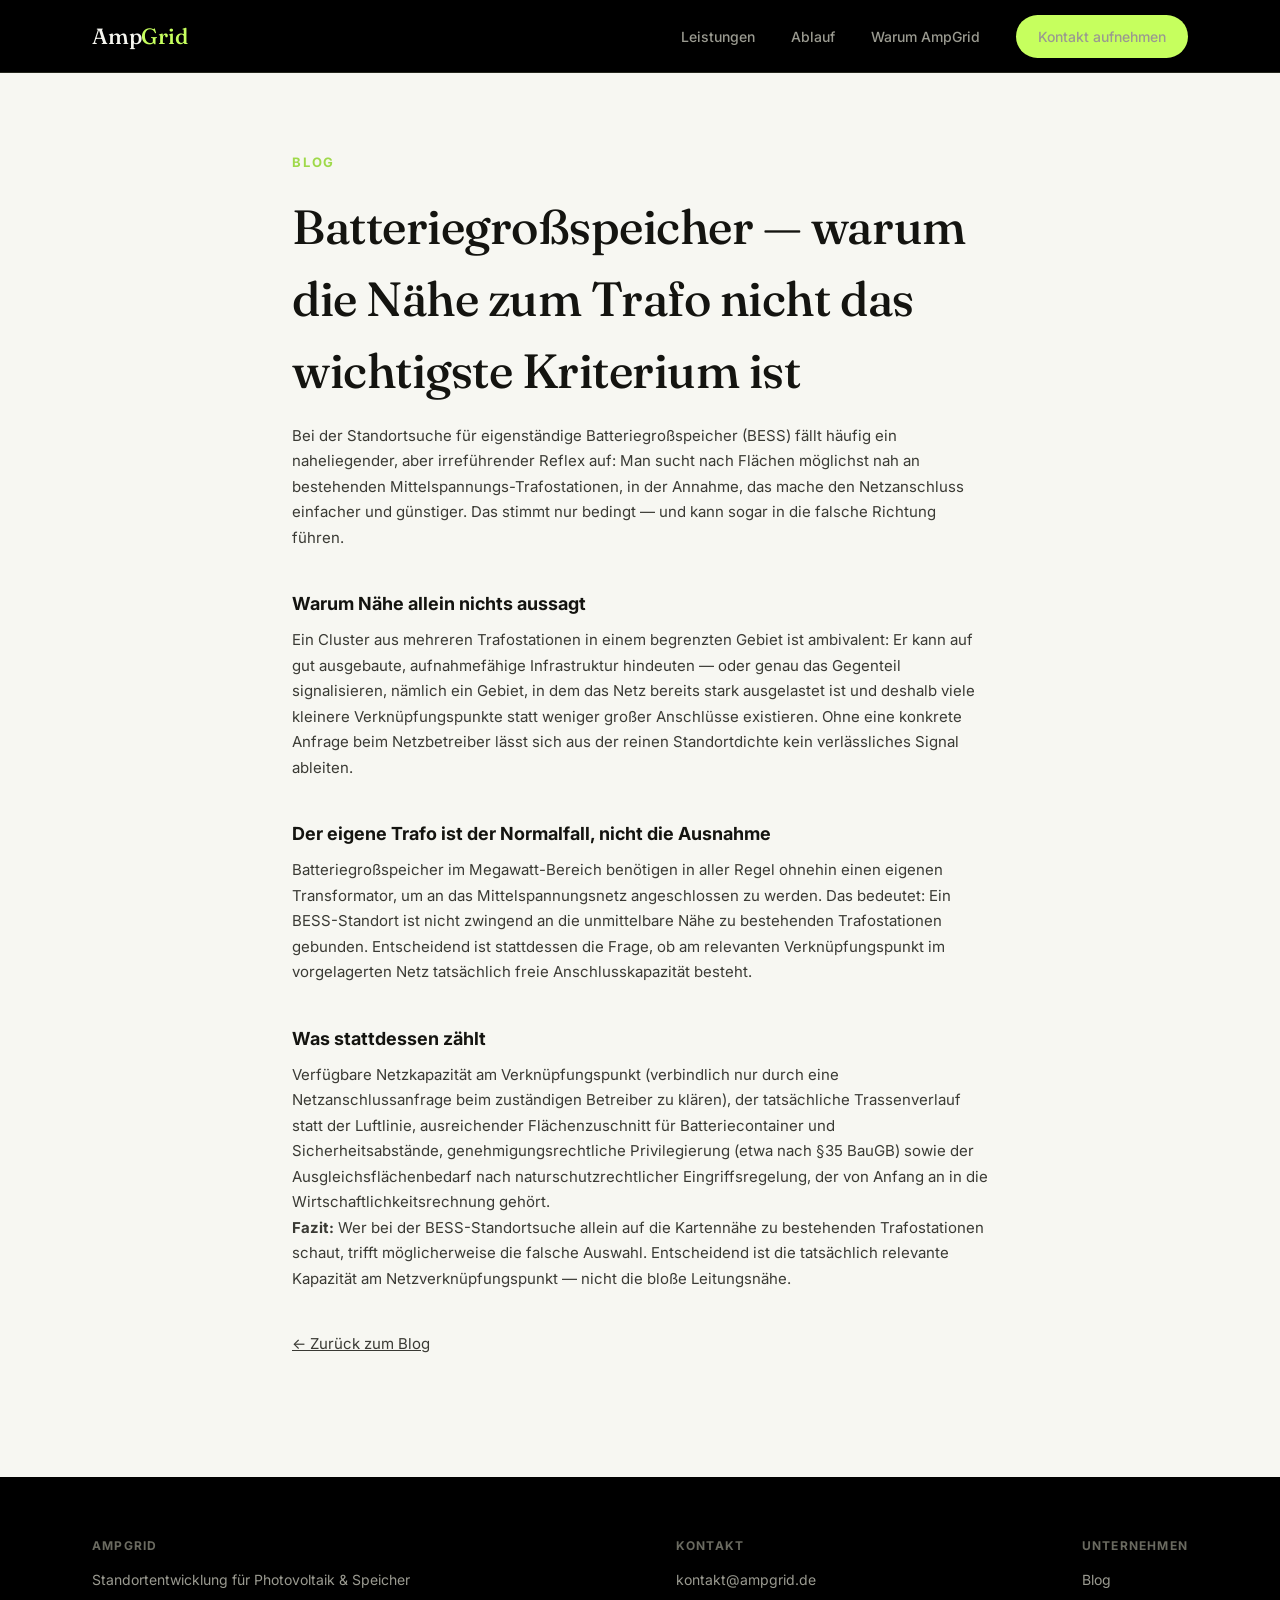
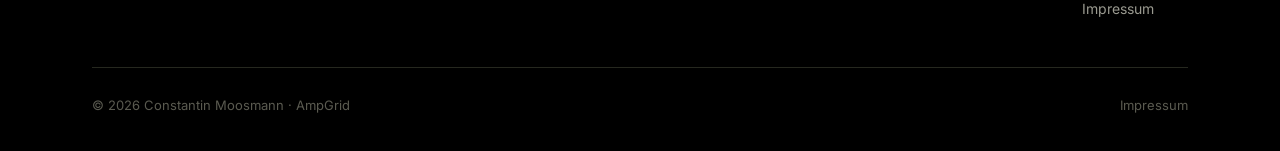
==== blog-bess-standort-trafo.html @ 3cd9b41c "Blog mit zwei Artikeln ergänzt" ====
<!DOCTYPE html>
<html lang="de">
<head>
<meta charset="UTF-8">
<meta name="viewport" content="width=device-width, initial-scale=1.0">
<title>Batteriegroßspeicher — warum Trafo-Nähe nicht das wichtigste Kriterium ist — AmpGrid</title>
<meta name="description" content="Bei der Standortsuche für Batteriegroßspeicher wird oft auf die Nähe zu bestehenden Trafostationen geachtet — zu Unrecht. Was wirklich zählt.">
<link rel="preconnect" href="https://fonts.googleapis.com">
<link rel="preconnect" href="https://fonts.gstatic.com" crossorigin>
<link href="https://fonts.googleapis.com/css2?family=Fraunces:opsz,wght@9..144,400;9..144,500;9..144,600&family=Inter:wght@400;500;600;700&display=swap" rel="stylesheet">
<link rel="stylesheet" href="styles.css">
</head>
<body>

<nav>
  <div class="wrap">
    <a href="index.html" class="logo">Amp<span>Grid</span></a>
    <div class="nav-links">
      <a href="index.html#leistungen">Leistungen</a>
      <a href="index.html#ablauf">Ablauf</a>
      <a href="index.html#warum">Warum AmpGrid</a>
      <a href="mailto:kontakt@ampgrid.de" class="btn">Kontakt aufnehmen</a>
    </div>
  </div>
</nav>

<section class="legal">
  <div class="wrap" style="max-width:760px;">
    <div class="label">Blog</div>
    <h1>Batteriegroßspeicher — warum die Nähe zum Trafo nicht das wichtigste Kriterium ist</h1>

    <p>Bei der Standortsuche für eigenständige Batteriegroßspeicher (BESS) fällt häufig ein naheliegender, aber irreführender Reflex auf: Man sucht nach Flächen möglichst nah an bestehenden Mittelspannungs-Trafostationen, in der Annahme, das mache den Netzanschluss einfacher und günstiger. Das stimmt nur bedingt — und kann sogar in die falsche Richtung führen.</p>

    <h3>Warum Nähe allein nichts aussagt</h3>
    <p>Ein Cluster aus mehreren Trafostationen in einem begrenzten Gebiet ist ambivalent: Er kann auf gut ausgebaute, aufnahmefähige Infrastruktur hindeuten — oder genau das Gegenteil signalisieren, nämlich ein Gebiet, in dem das Netz bereits stark ausgelastet ist und deshalb viele kleinere Verknüpfungspunkte statt weniger großer Anschlüsse existieren. Ohne eine konkrete Anfrage beim Netzbetreiber lässt sich aus der reinen Standortdichte kein verlässliches Signal ableiten.</p>

    <h3>Der eigene Trafo ist der Normalfall, nicht die Ausnahme</h3>
    <p>Batteriegroßspeicher im Megawatt-Bereich benötigen in aller Regel ohnehin einen eigenen Transformator, um an das Mittelspannungsnetz angeschlossen zu werden. Das bedeutet: Ein BESS-Standort ist nicht zwingend an die unmittelbare Nähe zu bestehenden Trafostationen gebunden. Entscheidend ist stattdessen die Frage, ob am relevanten Verknüpfungspunkt im vorgelagerten Netz tatsächlich freie Anschlusskapazität besteht.</p>

    <h3>Was stattdessen zählt</h3>
    <p>Verfügbare Netzkapazität am Verknüpfungspunkt (verbindlich nur durch eine Netzanschlussanfrage beim zuständigen Betreiber zu klären), der tatsächliche Trassenverlauf statt der Luftlinie, ausreichender Flächenzuschnitt für Batteriecontainer und Sicherheitsabstände, genehmigungsrechtliche Privilegierung (etwa nach §35 BauGB) sowie der Ausgleichsflächenbedarf nach naturschutzrechtlicher Eingriffsregelung, der von Anfang an in die Wirtschaftlichkeitsrechnung gehört.</p>

    <p><strong>Fazit:</strong> Wer bei der BESS-Standortsuche allein auf die Kartennähe zu bestehenden Trafostationen schaut, trifft möglicherweise die falsche Auswahl. Entscheidend ist die tatsächlich relevante Kapazität am Netzverknüpfungspunkt — nicht die bloße Leitungsnähe.</p>

    <p style="margin-top:40px;"><a href="blog.html">← Zurück zum Blog</a></p>
  </div>
</section>

<footer>
  <div class="wrap">
    <div class="footer-top">
      <div class="footer-col">
        <h5>AmpGrid</h5>
        <p>Standortentwicklung für Photovoltaik & Speicher</p>
      </div>
      <div class="footer-col">
        <h5>Kontakt</h5>
        <a href="mailto:kontakt@ampgrid.de">kontakt@ampgrid.de</a>
      </div>
      <div class="footer-col">
        <h5>Unternehmen</h5>
        <a href="blog.html">Blog</a>
        <a href="impressum.html">Impressum</a>
      </div>
    </div>
    <div class="footer-bottom">
      <span>© 2026 Constantin Moosmann · AmpGrid</span>
      <a href="impressum.html">Impressum</a>
    </div>
  </div>
</footer>

</body>
</html>
---- styles.css ----
:root{
  --bg-dark:#0b0d0a;
  --bg-darker:#000000;
  --bg-light:#f7f7f2;
  --accent:#c6ff5e;
  --accent-dim:#9fd94a;
  --text-light:#f5f5ef;
  --text-dim:#9a9a90;
  --text-dark:#141410;
  --border-dark:#26281f;
  --serif:'Fraunces', serif;
  --sans:'Inter', -apple-system, BlinkMacSystemFont, sans-serif;
}
*{margin:0;padding:0;box-sizing:border-box;}
html{scroll-behavior:smooth;}
body{
  font-family:var(--sans);
  background:var(--bg-light);
  color:var(--text-dark);
  line-height:1.5;
  -webkit-font-smoothing:antialiased;
}
a{color:inherit;text-decoration:none;}
.wrap{max-width:1160px;margin:0 auto;padding:0 32px;}

/* NAV */
nav{
  position:sticky;top:0;z-index:50;
  background:var(--bg-darker);
  border-bottom:1px solid var(--border-dark);
}
nav .wrap{
  display:flex;align-items:center;justify-content:space-between;
  height:72px;
}
.logo{
  font-family:var(--serif);
  font-weight:500;
  font-size:22px;
  color:var(--text-light);
  letter-spacing:-0.01em;
}
.logo span{color:var(--accent);}
.nav-links{display:flex;gap:36px;align-items:center;}
.nav-links a{
  font-size:14px;color:var(--text-dim);font-weight:500;
  transition:color .15s ease;
}
.nav-links a:hover{color:var(--text-light);}
.btn{
  display:inline-block;
  background:var(--accent);
  color:#0b0d0a;
  font-weight:600;
  font-size:14px;
  padding:11px 22px;
  border-radius:999px;
  transition:transform .15s ease, background .15s ease;
}
.btn:hover{background:var(--text-light);}

/* HERO */
.hero{
  background:var(--bg-darker);
  color:var(--text-light);
  padding:120px 0 140px;
  position:relative;
  overflow:hidden;
}
.hero::after{
  content:"";
  position:absolute;
  right:-120px;top:-120px;
  width:520px;height:520px;
  background:radial-gradient(circle, rgba(198,255,94,0.16) 0%, rgba(198,255,94,0) 70%);
  pointer-events:none;
}
.eyebrow{
  font-size:13px;
  text-transform:uppercase;
  letter-spacing:0.14em;
  color:var(--accent);
  font-weight:600;
  margin-bottom:22px;
}
.hero h1{
  font-family:var(--serif);
  font-weight:500;
  font-size:clamp(40px, 6vw, 76px);
  line-height:1.04;
  letter-spacing:-0.01em;
  max-width:820px;
  color:var(--text-light);
}
.hero h1 em{
  font-style:italic;
  color:var(--accent);
}
.hero p{
  margin-top:28px;
  font-size:18px;
  max-width:560px;
  color:var(--text-dim);
}
.hero .cta-row{margin-top:40px;display:flex;gap:16px;align-items:center;}
.link-inline{font-size:14px;font-weight:600;color:var(--text-light);border-bottom:1px solid var(--border-dark);padding-bottom:2px;}

/* SECTION LABEL */
.section{padding:110px 0;}
.section.dark{background:var(--bg-dark);color:var(--text-light);}
.label{
  font-size:13px;text-transform:uppercase;letter-spacing:.14em;
  color:var(--accent-dim);font-weight:700;margin-bottom:18px;
}
.section.dark .label{color:var(--accent);}
h2{
  font-family:var(--serif);
  font-weight:500;
  font-size:clamp(28px,3.4vw,42px);
  letter-spacing:-0.01em;
  max-width:640px;
  margin-bottom:20px;
}
.section p.lead{
  font-size:17px;color:#5a5a52;max-width:560px;
}
.section.dark p.lead{color:var(--text-dim);}

/* CARDS */
.grid3{
  display:grid;
  grid-template-columns:repeat(3,1fr);
  gap:24px;
  margin-top:60px;
}
.card{
  background:var(--bg-darker);
  color:var(--text-light);
  border-radius:20px;
  padding:36px 32px;
  border:1px solid var(--border-dark);
}
.card .num{
  font-family:var(--serif);
  font-size:15px;
  color:var(--accent);
  margin-bottom:22px;
}
.card h3{
  font-family:var(--serif);
  font-weight:500;
  font-size:22px;
  margin-bottom:12px;
}
.card p{font-size:14.5px;color:var(--text-dim);}

/* STEPS */
.steps{margin-top:60px;border-top:1px solid var(--border-dark);}
.step{
  display:grid;grid-template-columns:80px 1fr;
  gap:24px;padding:36px 0;
  border-bottom:1px solid var(--border-dark);
}
.step .step-n{
  font-family:var(--serif);font-size:20px;color:var(--accent);
}
.step h3{font-size:19px;font-weight:600;margin-bottom:8px;}
.step p{font-size:14.5px;color:var(--text-dim);max-width:520px;}

/* WHY LIST */
.why-grid{
  display:grid;grid-template-columns:1fr 1fr;gap:36px 60px;
  margin-top:60px;
}
.why-item h4{font-size:16px;font-weight:700;margin-bottom:8px;}
.why-item p{font-size:14.5px;color:#5a5a52;}

/* CONTACT CTA */
.cta-section{
  background:var(--accent);
  color:#0b0d0a;
  padding:100px 0;
  text-align:center;
}
.cta-section h2{
  margin:0 auto 24px;
  max-width:640px;
  font-size:clamp(30px,4vw,48px);
}
.cta-section .btn-dark{
  display:inline-block;
  background:#0b0d0a;color:var(--text-light);
  font-weight:600;font-size:15px;
  padding:14px 30px;border-radius:999px;
}
.cta-section .mail{
  display:block;margin-top:22px;font-size:14px;font-weight:600;
}

/* FOOTER */
footer{
  background:var(--bg-darker);color:var(--text-dim);
  padding:60px 0 36px;
}
.footer-top{
  display:flex;justify-content:space-between;
  flex-wrap:wrap;gap:40px;
  padding-bottom:40px;border-bottom:1px solid var(--border-dark);
}
.footer-col h5{
  font-size:12px;text-transform:uppercase;letter-spacing:.1em;
  color:#6a6a60;margin-bottom:14px;
}
.footer-col a, .footer-col p{display:block;font-size:14px;color:var(--text-dim);margin-bottom:8px;}
.footer-col a:hover{color:var(--text-light);}
.footer-bottom{
  display:flex;justify-content:space-between;align-items:center;
  padding-top:28px;font-size:13px;color:#5a5a50;flex-wrap:wrap;gap:12px;
}
.footer-wordmark{
  font-family:var(--serif);font-size:15vw;line-height:0.8;
  color:var(--text-light);opacity:0.06;
  white-space:nowrap;margin:40px 0 -10px;letter-spacing:-0.02em;
}

/* IMPRESSUM PAGE */
.legal{padding:80px 0 120px;}
.legal h1{
  font-family:var(--serif);font-weight:500;
  font-size:clamp(32px,4vw,48px);margin-bottom:16px;letter-spacing:-0.01em;
}
.legal .label{margin-top:0;}
.legal h3{font-size:18px;font-weight:700;margin:40px 0 10px;}
.legal p, .legal address{font-size:15px;color:#3a3a34;line-height:1.7;font-style:normal;}
.legal a{text-decoration:underline;}
.fill{
  background:#fff3c4;color:#5a4a00;
  padding:1px 6px;border-radius:4px;font-weight:600;
}

@media (max-width: 820px){
  .nav-links{display:none;}
  .grid3{grid-template-columns:1fr;}
  .why-grid{grid-template-columns:1fr;}
  .step{grid-template-columns:1fr;gap:8px;}
}
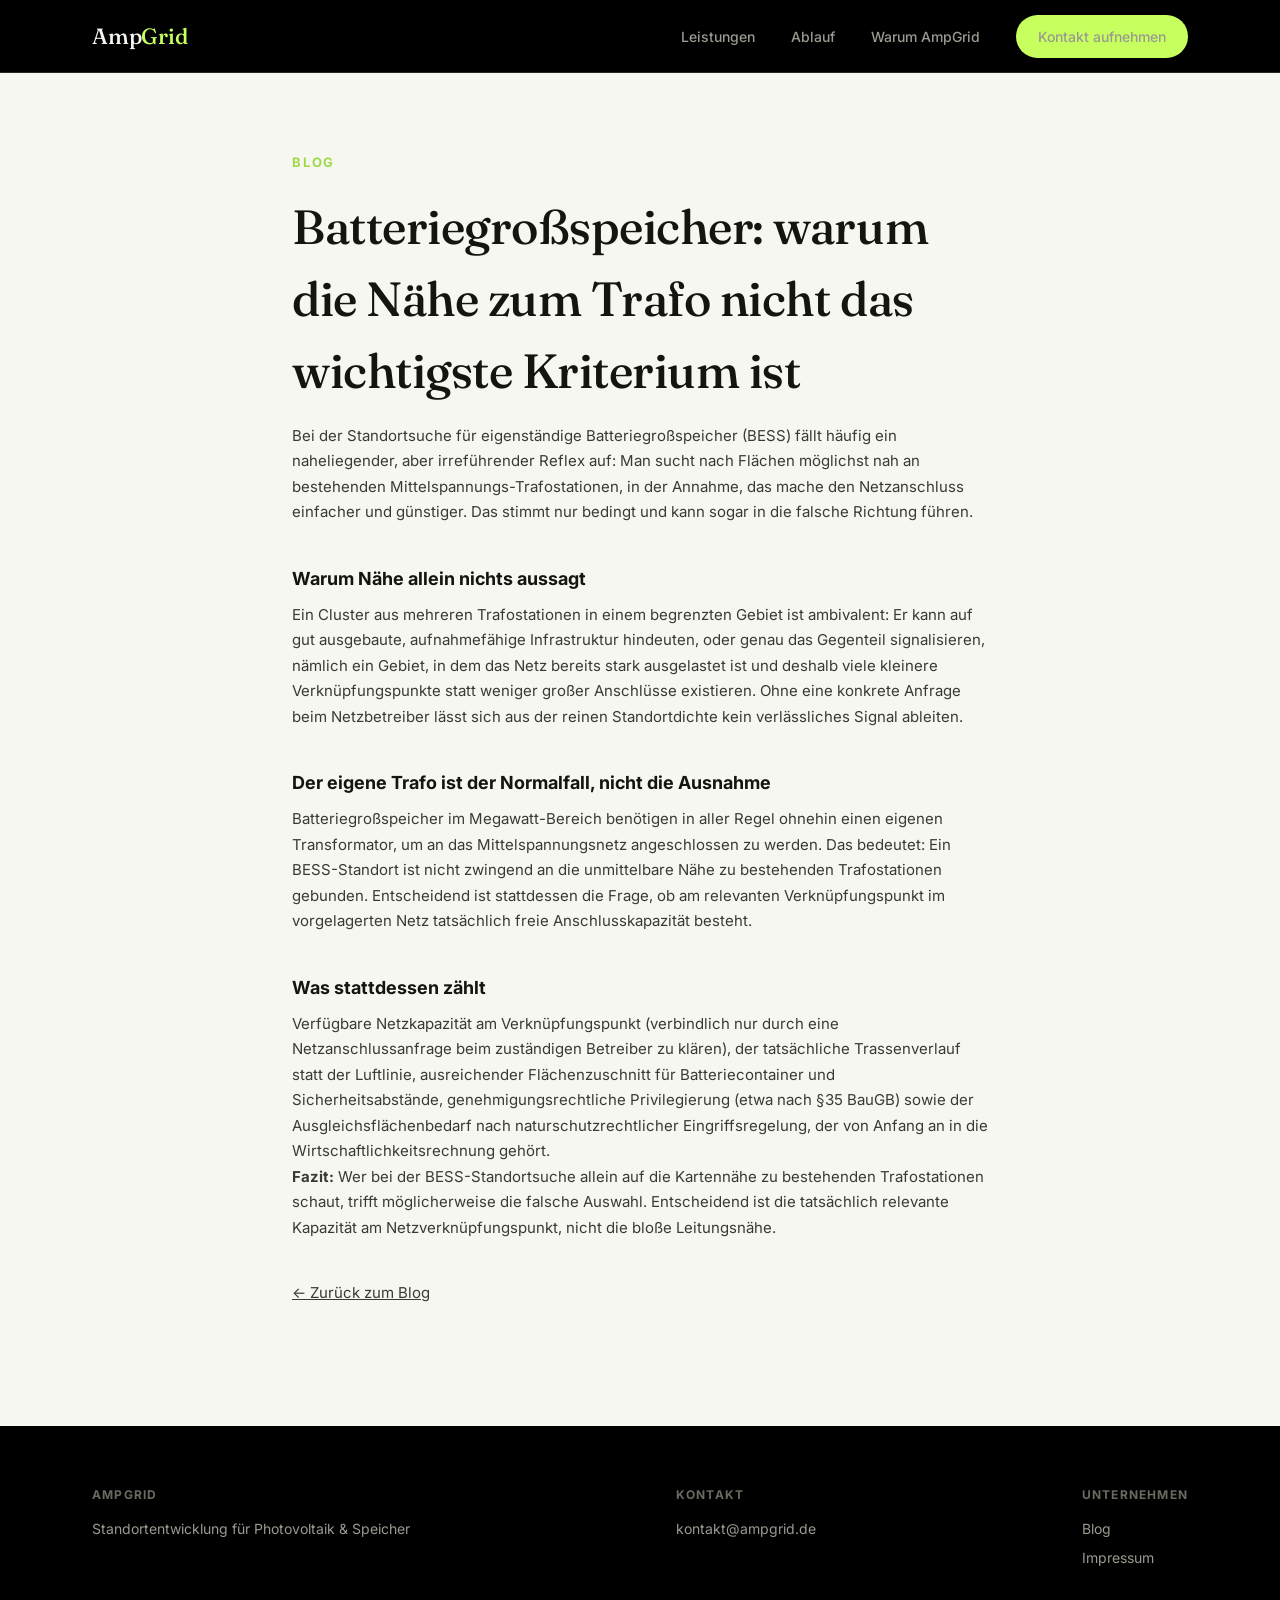
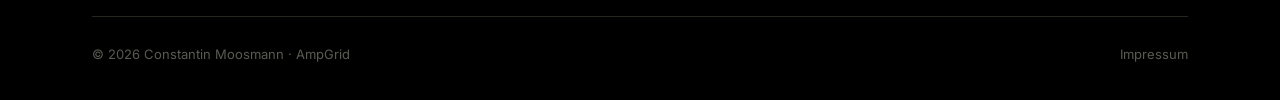
==== commit 2153b926: "Textfeinschliff: Gedankenstriche raus, CTA-Satz klarer, AmpScout-Formulierung" ====
--- a/blog-bess-standort-trafo.html
+++ b/blog-bess-standort-trafo.html
@@ -3,8 +3,8 @@
 <head>
 <meta charset="UTF-8">
 <meta name="viewport" content="width=device-width, initial-scale=1.0">
-<title>Batteriegroßspeicher — warum Trafo-Nähe nicht das wichtigste Kriterium ist — AmpGrid</title>
-<meta name="description" content="Bei der Standortsuche für Batteriegroßspeicher wird oft auf die Nähe zu bestehenden Trafostationen geachtet — zu Unrecht. Was wirklich zählt.">
+<title>Batteriegroßspeicher: warum Trafo-Nähe nicht das wichtigste Kriterium ist - AmpGrid</title>
+<meta name="description" content="Bei der Standortsuche für Batteriegroßspeicher wird oft auf die Nähe zu bestehenden Trafostationen geachtet, zu Unrecht. Was wirklich zählt.">
 <link rel="preconnect" href="https://fonts.googleapis.com">
 <link rel="preconnect" href="https://fonts.gstatic.com" crossorigin>
 <link href="https://fonts.googleapis.com/css2?family=Fraunces:opsz,wght@9..144,400;9..144,500;9..144,600&family=Inter:wght@400;500;600;700&display=swap" rel="stylesheet">
@@ -27,12 +27,12 @@
 <section class="legal">
   <div class="wrap" style="max-width:760px;">
     <div class="label">Blog</div>
-    <h1>Batteriegroßspeicher — warum die Nähe zum Trafo nicht das wichtigste Kriterium ist</h1>
+    <h1>Batteriegroßspeicher: warum die Nähe zum Trafo nicht das wichtigste Kriterium ist</h1>
 
-    <p>Bei der Standortsuche für eigenständige Batteriegroßspeicher (BESS) fällt häufig ein naheliegender, aber irreführender Reflex auf: Man sucht nach Flächen möglichst nah an bestehenden Mittelspannungs-Trafostationen, in der Annahme, das mache den Netzanschluss einfacher und günstiger. Das stimmt nur bedingt — und kann sogar in die falsche Richtung führen.</p>
+    <p>Bei der Standortsuche für eigenständige Batteriegroßspeicher (BESS) fällt häufig ein naheliegender, aber irreführender Reflex auf: Man sucht nach Flächen möglichst nah an bestehenden Mittelspannungs-Trafostationen, in der Annahme, das mache den Netzanschluss einfacher und günstiger. Das stimmt nur bedingt und kann sogar in die falsche Richtung führen.</p>
 
     <h3>Warum Nähe allein nichts aussagt</h3>
-    <p>Ein Cluster aus mehreren Trafostationen in einem begrenzten Gebiet ist ambivalent: Er kann auf gut ausgebaute, aufnahmefähige Infrastruktur hindeuten — oder genau das Gegenteil signalisieren, nämlich ein Gebiet, in dem das Netz bereits stark ausgelastet ist und deshalb viele kleinere Verknüpfungspunkte statt weniger großer Anschlüsse existieren. Ohne eine konkrete Anfrage beim Netzbetreiber lässt sich aus der reinen Standortdichte kein verlässliches Signal ableiten.</p>
+    <p>Ein Cluster aus mehreren Trafostationen in einem begrenzten Gebiet ist ambivalent: Er kann auf gut ausgebaute, aufnahmefähige Infrastruktur hindeuten, oder genau das Gegenteil signalisieren, nämlich ein Gebiet, in dem das Netz bereits stark ausgelastet ist und deshalb viele kleinere Verknüpfungspunkte statt weniger großer Anschlüsse existieren. Ohne eine konkrete Anfrage beim Netzbetreiber lässt sich aus der reinen Standortdichte kein verlässliches Signal ableiten.</p>
 
     <h3>Der eigene Trafo ist der Normalfall, nicht die Ausnahme</h3>
     <p>Batteriegroßspeicher im Megawatt-Bereich benötigen in aller Regel ohnehin einen eigenen Transformator, um an das Mittelspannungsnetz angeschlossen zu werden. Das bedeutet: Ein BESS-Standort ist nicht zwingend an die unmittelbare Nähe zu bestehenden Trafostationen gebunden. Entscheidend ist stattdessen die Frage, ob am relevanten Verknüpfungspunkt im vorgelagerten Netz tatsächlich freie Anschlusskapazität besteht.</p>
@@ -40,7 +40,7 @@
     <h3>Was stattdessen zählt</h3>
     <p>Verfügbare Netzkapazität am Verknüpfungspunkt (verbindlich nur durch eine Netzanschlussanfrage beim zuständigen Betreiber zu klären), der tatsächliche Trassenverlauf statt der Luftlinie, ausreichender Flächenzuschnitt für Batteriecontainer und Sicherheitsabstände, genehmigungsrechtliche Privilegierung (etwa nach §35 BauGB) sowie der Ausgleichsflächenbedarf nach naturschutzrechtlicher Eingriffsregelung, der von Anfang an in die Wirtschaftlichkeitsrechnung gehört.</p>
 
-    <p><strong>Fazit:</strong> Wer bei der BESS-Standortsuche allein auf die Kartennähe zu bestehenden Trafostationen schaut, trifft möglicherweise die falsche Auswahl. Entscheidend ist die tatsächlich relevante Kapazität am Netzverknüpfungspunkt — nicht die bloße Leitungsnähe.</p>
+    <p><strong>Fazit:</strong> Wer bei der BESS-Standortsuche allein auf die Kartennähe zu bestehenden Trafostationen schaut, trifft möglicherweise die falsche Auswahl. Entscheidend ist die tatsächlich relevante Kapazität am Netzverknüpfungspunkt, nicht die bloße Leitungsnähe.</p>
 
     <p style="margin-top:40px;"><a href="blog.html">← Zurück zum Blog</a></p>
   </div>
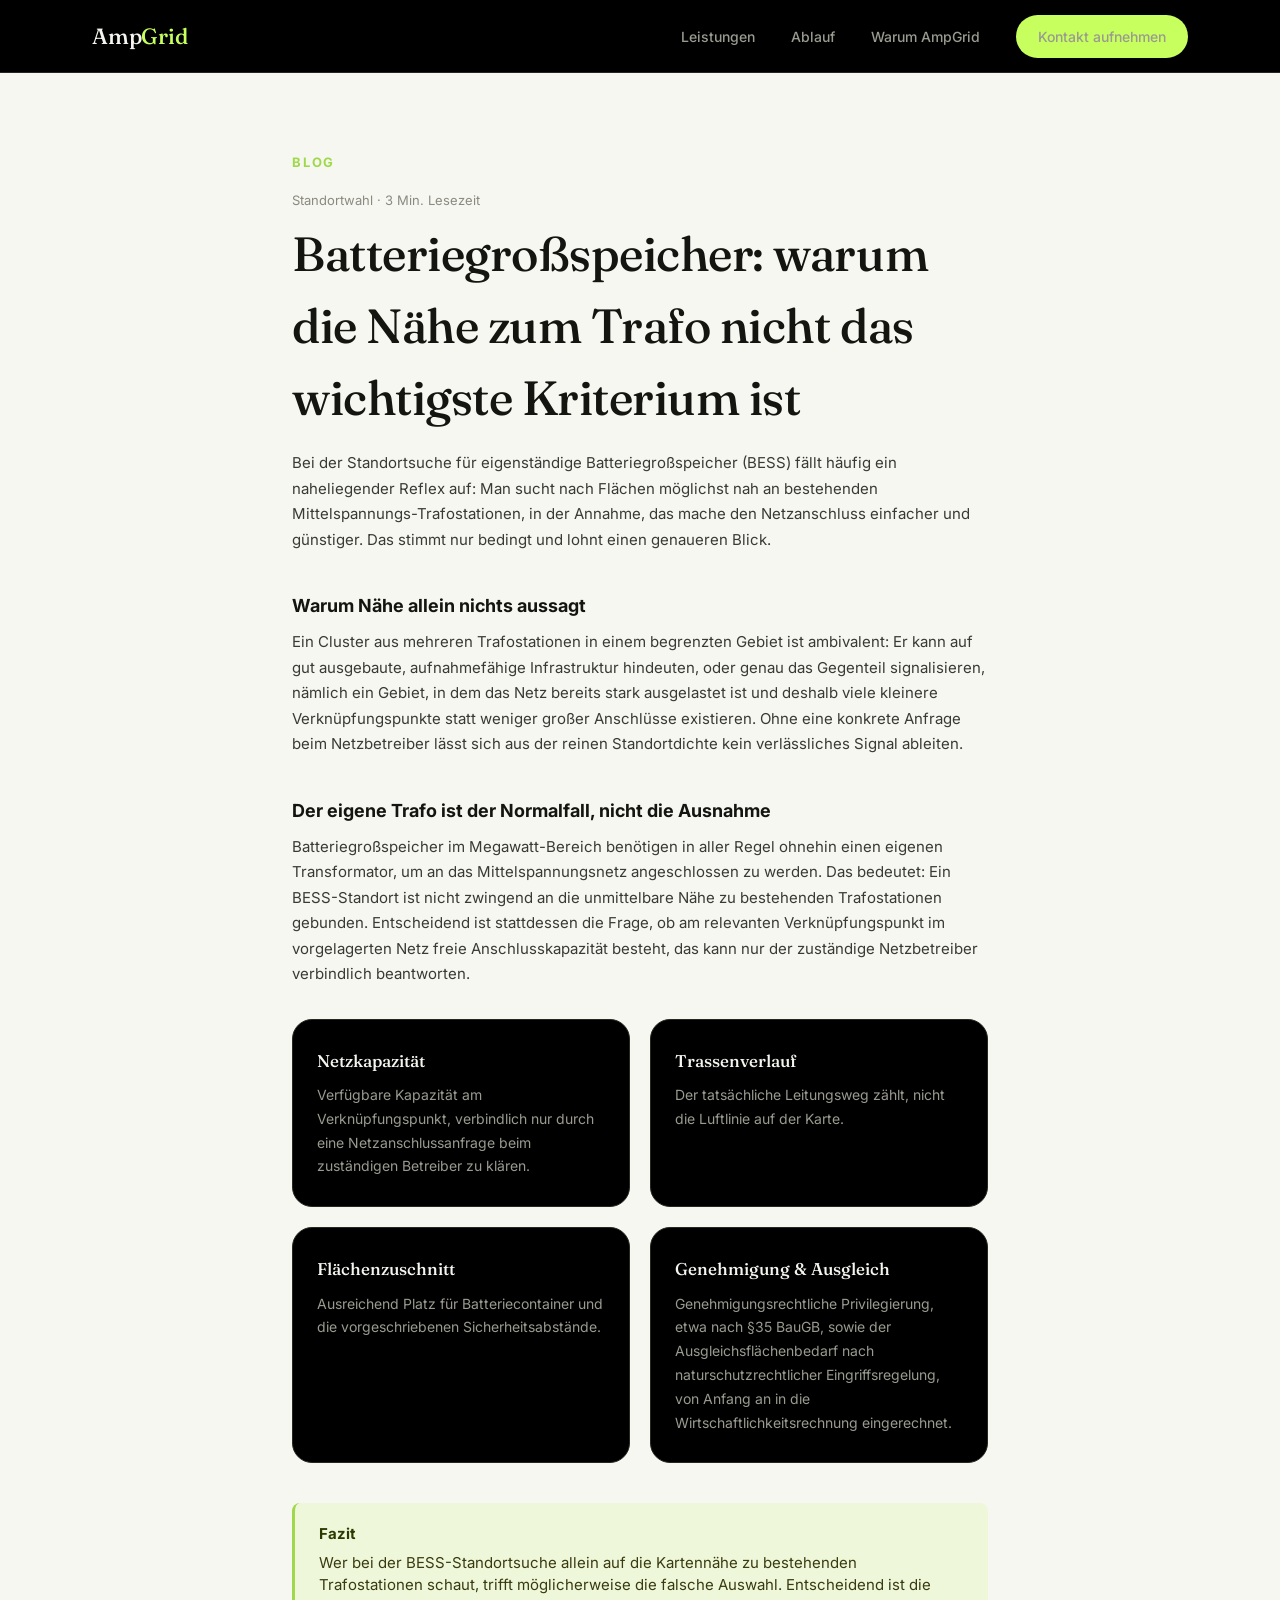
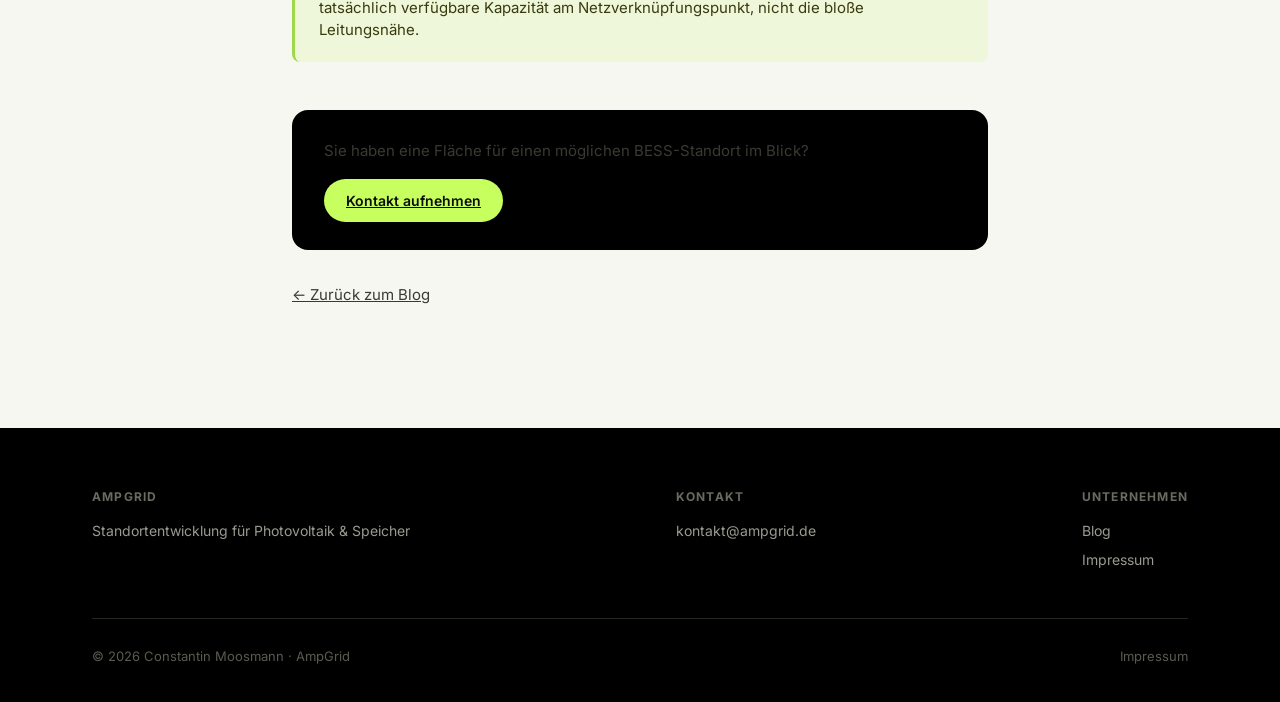
==== commit 431ca1b9: "Blogartikel: Card-Grid, Fazit-Box, CTA und neutraler Netzbetreiber-Ton" ====
--- a/blog-bess-standort-trafo.html
+++ b/blog-bess-standort-trafo.html
@@ -27,22 +27,47 @@
 <section class="legal">
   <div class="wrap" style="max-width:760px;">
     <div class="label">Blog</div>
+    <div class="blog-meta">Standortwahl · 3 Min. Lesezeit</div>
     <h1>Batteriegroßspeicher: warum die Nähe zum Trafo nicht das wichtigste Kriterium ist</h1>
 
-    <p>Bei der Standortsuche für eigenständige Batteriegroßspeicher (BESS) fällt häufig ein naheliegender, aber irreführender Reflex auf: Man sucht nach Flächen möglichst nah an bestehenden Mittelspannungs-Trafostationen, in der Annahme, das mache den Netzanschluss einfacher und günstiger. Das stimmt nur bedingt und kann sogar in die falsche Richtung führen.</p>
+    <p>Bei der Standortsuche für eigenständige Batteriegroßspeicher (BESS) fällt häufig ein naheliegender Reflex auf: Man sucht nach Flächen möglichst nah an bestehenden Mittelspannungs-Trafostationen, in der Annahme, das mache den Netzanschluss einfacher und günstiger. Das stimmt nur bedingt und lohnt einen genaueren Blick.</p>
 
     <h3>Warum Nähe allein nichts aussagt</h3>
     <p>Ein Cluster aus mehreren Trafostationen in einem begrenzten Gebiet ist ambivalent: Er kann auf gut ausgebaute, aufnahmefähige Infrastruktur hindeuten, oder genau das Gegenteil signalisieren, nämlich ein Gebiet, in dem das Netz bereits stark ausgelastet ist und deshalb viele kleinere Verknüpfungspunkte statt weniger großer Anschlüsse existieren. Ohne eine konkrete Anfrage beim Netzbetreiber lässt sich aus der reinen Standortdichte kein verlässliches Signal ableiten.</p>
 
     <h3>Der eigene Trafo ist der Normalfall, nicht die Ausnahme</h3>
-    <p>Batteriegroßspeicher im Megawatt-Bereich benötigen in aller Regel ohnehin einen eigenen Transformator, um an das Mittelspannungsnetz angeschlossen zu werden. Das bedeutet: Ein BESS-Standort ist nicht zwingend an die unmittelbare Nähe zu bestehenden Trafostationen gebunden. Entscheidend ist stattdessen die Frage, ob am relevanten Verknüpfungspunkt im vorgelagerten Netz tatsächlich freie Anschlusskapazität besteht.</p>
+    <p>Batteriegroßspeicher im Megawatt-Bereich benötigen in aller Regel ohnehin einen eigenen Transformator, um an das Mittelspannungsnetz angeschlossen zu werden. Das bedeutet: Ein BESS-Standort ist nicht zwingend an die unmittelbare Nähe zu bestehenden Trafostationen gebunden. Entscheidend ist stattdessen die Frage, ob am relevanten Verknüpfungspunkt im vorgelagerten Netz freie Anschlusskapazität besteht, das kann nur der zuständige Netzbetreiber verbindlich beantworten.</p>
 
-    <h3>Was stattdessen zählt</h3>
-    <p>Verfügbare Netzkapazität am Verknüpfungspunkt (verbindlich nur durch eine Netzanschlussanfrage beim zuständigen Betreiber zu klären), der tatsächliche Trassenverlauf statt der Luftlinie, ausreichender Flächenzuschnitt für Batteriecontainer und Sicherheitsabstände, genehmigungsrechtliche Privilegierung (etwa nach §35 BauGB) sowie der Ausgleichsflächenbedarf nach naturschutzrechtlicher Eingriffsregelung, der von Anfang an in die Wirtschaftlichkeitsrechnung gehört.</p>
+    <div class="blog-grid">
+      <div class="card">
+        <h4>Netzkapazität</h4>
+        <p>Verfügbare Kapazität am Verknüpfungspunkt, verbindlich nur durch eine Netzanschlussanfrage beim zuständigen Betreiber zu klären.</p>
+      </div>
+      <div class="card">
+        <h4>Trassenverlauf</h4>
+        <p>Der tatsächliche Leitungsweg zählt, nicht die Luftlinie auf der Karte.</p>
+      </div>
+      <div class="card">
+        <h4>Flächenzuschnitt</h4>
+        <p>Ausreichend Platz für Batteriecontainer und die vorgeschriebenen Sicherheitsabstände.</p>
+      </div>
+      <div class="card">
+        <h4>Genehmigung & Ausgleich</h4>
+        <p>Genehmigungsrechtliche Privilegierung, etwa nach §35 BauGB, sowie der Ausgleichsflächenbedarf nach naturschutzrechtlicher Eingriffsregelung, von Anfang an in die Wirtschaftlichkeitsrechnung eingerechnet.</p>
+      </div>
+    </div>
 
-    <p><strong>Fazit:</strong> Wer bei der BESS-Standortsuche allein auf die Kartennähe zu bestehenden Trafostationen schaut, trifft möglicherweise die falsche Auswahl. Entscheidend ist die tatsächlich relevante Kapazität am Netzverknüpfungspunkt, nicht die bloße Leitungsnähe.</p>
+    <div class="fazit-box">
+      <strong>Fazit</strong>
+      Wer bei der BESS-Standortsuche allein auf die Kartennähe zu bestehenden Trafostationen schaut, trifft möglicherweise die falsche Auswahl. Entscheidend ist die tatsächlich verfügbare Kapazität am Netzverknüpfungspunkt, nicht die bloße Leitungsnähe.
+    </div>
 
-    <p style="margin-top:40px;"><a href="blog.html">← Zurück zum Blog</a></p>
+    <div class="blog-cta">
+      <p>Sie haben eine Fläche für einen möglichen BESS-Standort im Blick?</p>
+      <a href="mailto:kontakt@ampgrid.de" class="btn">Kontakt aufnehmen</a>
+    </div>
+
+    <p style="margin-top:32px;"><a href="blog.html">← Zurück zum Blog</a></p>
   </div>
 </section>
 
--- a/styles.css
+++ b/styles.css
@@ -238,9 +238,41 @@
   padding:1px 6px;border-radius:4px;font-weight:600;
 }
 
+/* BLOG ARTICLE ENHANCEMENTS */
+.blog-meta{font-size:13px;color:#8a8a80;margin-bottom:8px;}
+.blog-grid{
+  display:grid;
+  grid-template-columns:repeat(auto-fit,minmax(220px,1fr));
+  gap:20px;margin:32px 0 40px;
+}
+.blog-grid .card{padding:28px 24px;}
+.blog-grid .card h4{font-family:var(--serif);font-weight:500;font-size:17px;margin-bottom:10px;}
+.blog-grid .card p{font-size:14px;color:var(--text-dim);}
+.fazit-box{
+  background:#eef7d9;
+  border-left:3px solid var(--accent-dim);
+  padding:20px 24px;
+  border-radius:8px;
+  margin:32px 0;
+  font-size:15px;
+  color:#3a3a10;
+}
+.fazit-box strong{display:block;margin-bottom:6px;color:#2c3a00;}
+.blog-cta{
+  margin-top:48px;
+  padding:28px 32px;
+  background:var(--bg-darker);
+  color:var(--text-light);
+  border-radius:16px;
+  display:flex;align-items:center;justify-content:space-between;
+  flex-wrap:wrap;gap:16px;
+}
+.blog-cta p{font-size:15px;margin:0;}
+
 @media (max-width: 820px){
   .nav-links{display:none;}
   .grid3{grid-template-columns:1fr;}
   .why-grid{grid-template-columns:1fr;}
   .step{grid-template-columns:1fr;gap:8px;}
-}
+  .blog-cta{flex-direction:column;align-items:flex-start;}
+}
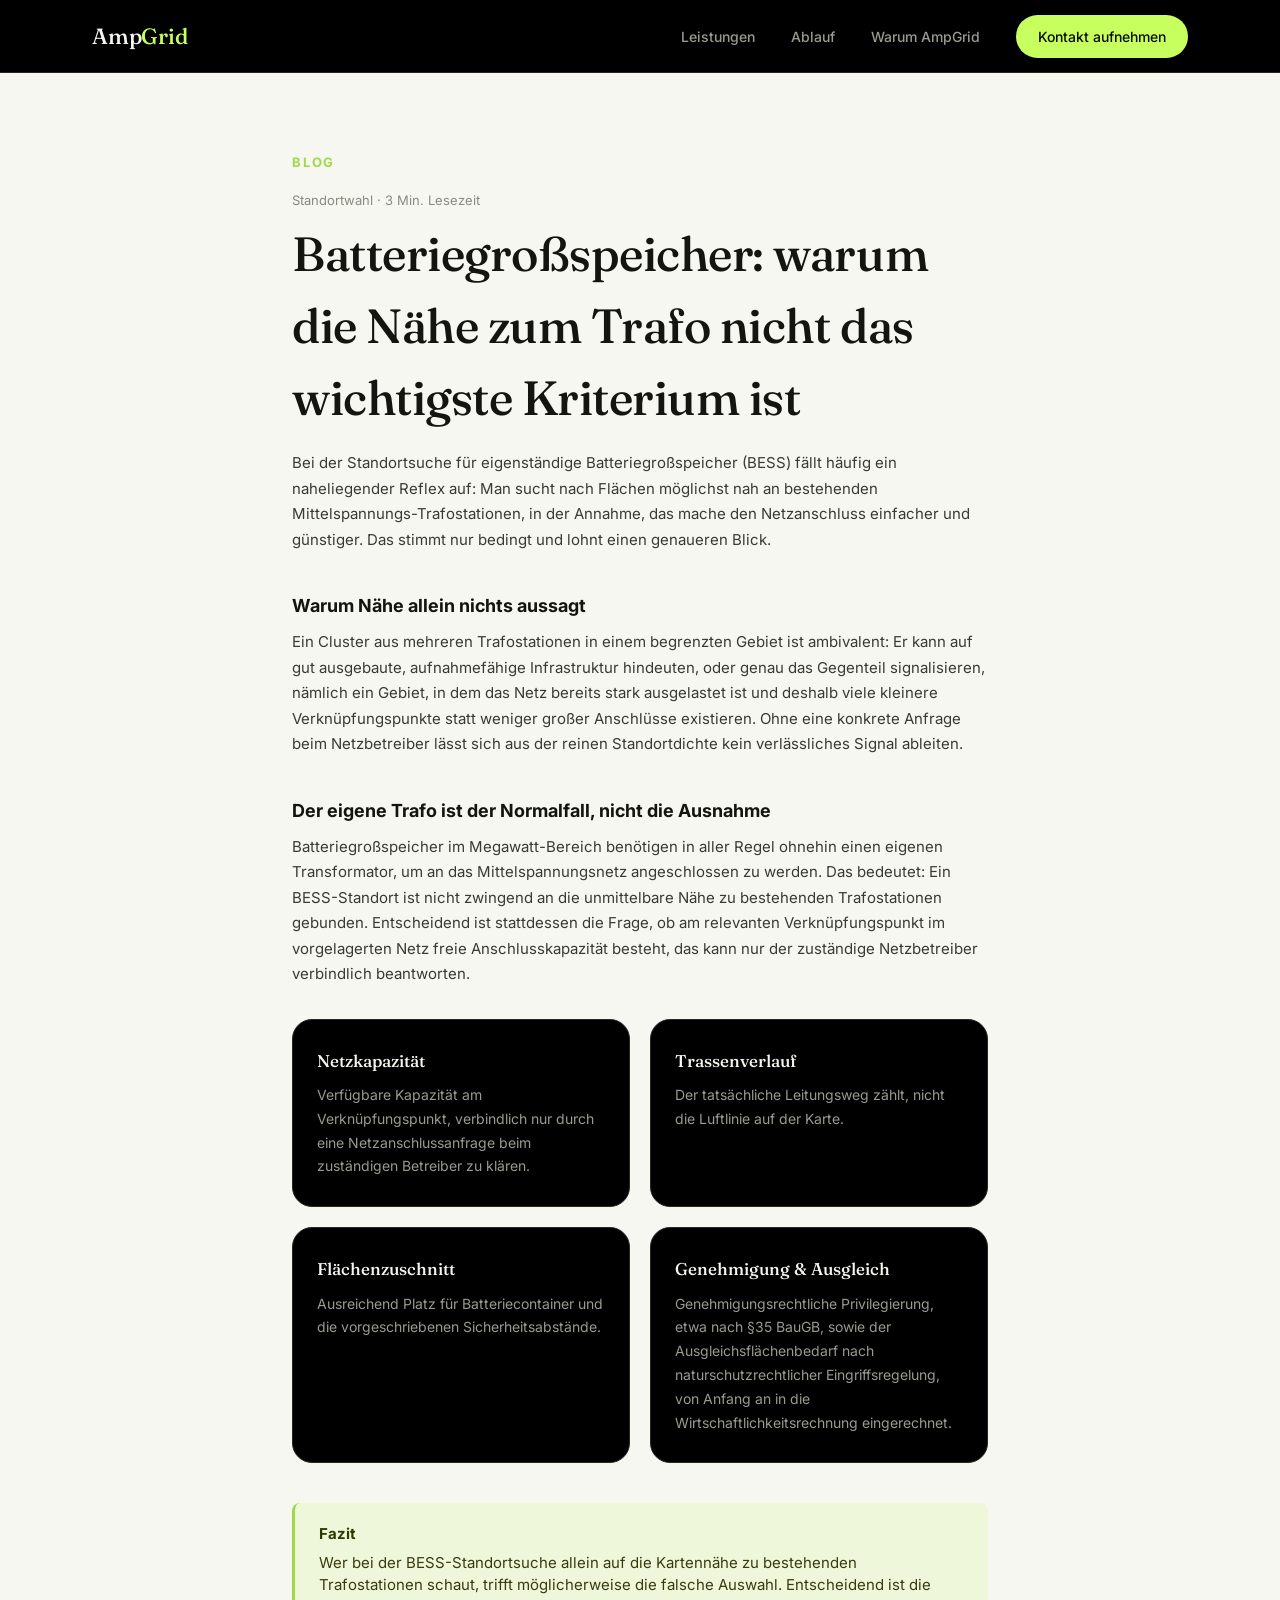
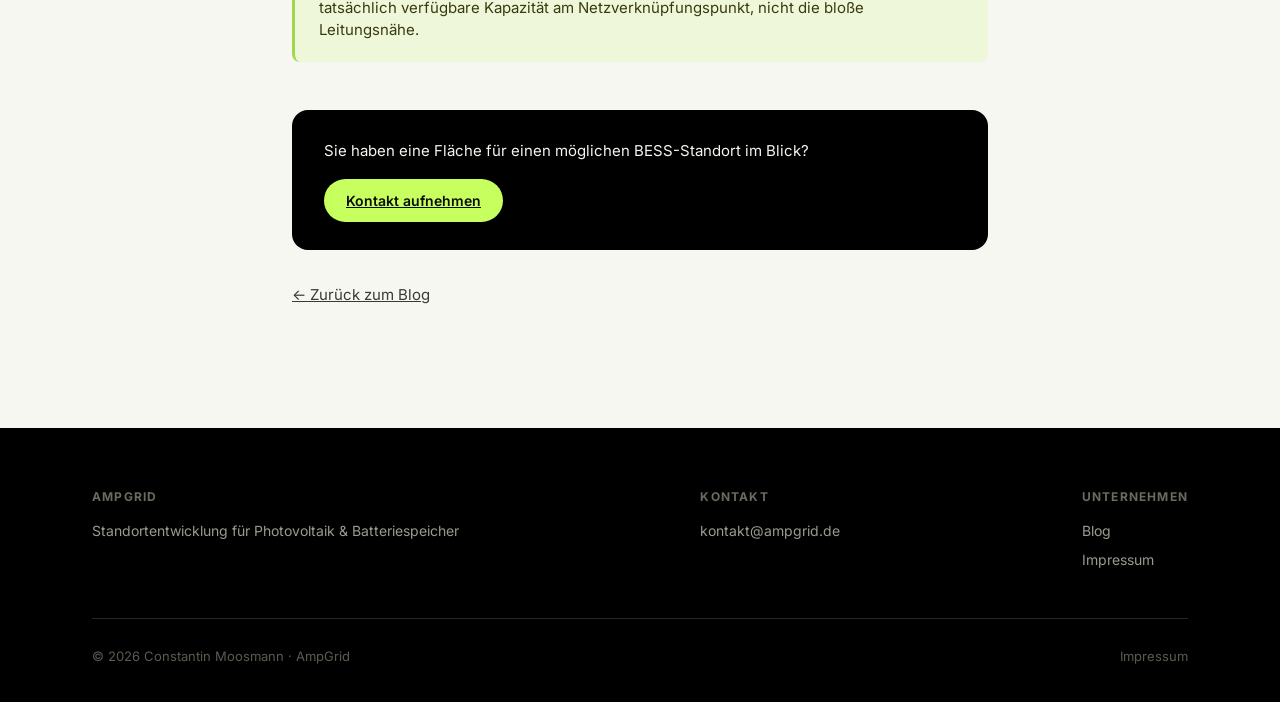
==== commit eacd9113: "Speicher zu Batteriespeicher vereinheitlichen" ====
--- a/blog-bess-standort-trafo.html
+++ b/blog-bess-standort-trafo.html
@@ -76,7 +76,7 @@
     <div class="footer-top">
       <div class="footer-col">
         <h5>AmpGrid</h5>
-        <p>Standortentwicklung für Photovoltaik & Speicher</p>
+        <p>Standortentwicklung für Photovoltaik & Batteriespeicher</p>
       </div>
       <div class="footer-col">
         <h5>Kontakt</h5>
--- a/styles.css
+++ b/styles.css
@@ -47,6 +47,7 @@
   transition:color .15s ease;
 }
 .nav-links a:hover{color:var(--text-light);}
+.nav-links a.btn, .nav-links a.btn:hover{color:#0b0d0a;}
 .btn{
   display:inline-block;
   background:var(--accent);
@@ -57,7 +58,7 @@
   border-radius:999px;
   transition:transform .15s ease, background .15s ease;
 }
-.btn:hover{background:var(--text-light);}
+.btn:hover{background:var(--text-light);transform:translateY(-2px);box-shadow:0 8px 18px rgba(0,0,0,0.18);}
 
 /* HERO */
 .hero{
@@ -174,6 +175,7 @@
 }
 .why-item h4{font-size:16px;font-weight:700;margin-bottom:8px;}
 .why-item p{font-size:14.5px;color:#5a5a52;}
+.section.dark .why-item p{color:var(--text-dim);}
 
 /* CONTACT CTA */
 .cta-section{
@@ -194,8 +196,31 @@
   padding:14px 30px;border-radius:999px;
 }
 .cta-section .mail{
-  display:block;margin-top:22px;font-size:14px;font-weight:600;
-}
+  display:block;margin-top:32px;font-size:14px;font-weight:600;
+}
+.cta-lead{
+  max-width:520px;margin:0 auto 44px;font-size:16px;color:#3a3a10;
+}
+.cta-grid{
+  display:grid;grid-template-columns:repeat(auto-fit,minmax(260px,1fr));
+  align-items:stretch;
+  gap:24px;max-width:820px;margin:0 auto;text-align:left;
+}
+.cta-card{
+  background:#0b0d0a;color:#f5f5ef;border-radius:16px;padding:32px 28px;
+  display:flex;flex-direction:column;
+  transition:transform .2s ease, box-shadow .2s ease;
+}
+.cta-card:hover{transform:translateY(-6px) scale(1.02);box-shadow:0 16px 32px rgba(0,0,0,0.3);}
+.cta-card h3{
+  font-family:var(--serif);font-weight:500;font-size:19px;
+  margin-bottom:10px;color:#f5f5ef;
+}
+.cta-card p{
+  font-size:14px;color:#9a9a90;line-height:1.6;margin-bottom:22px;
+  flex-grow:1;
+}
+.cta-card .btn{align-self:flex-start;}
 
 /* FOOTER */
 footer{
@@ -267,7 +292,22 @@
   display:flex;align-items:center;justify-content:space-between;
   flex-wrap:wrap;gap:16px;
 }
-.blog-cta p{font-size:15px;margin:0;}
+.blog-cta p{font-size:15px;margin:0;color:var(--text-light);}
+
+/* BLOG INDEX */
+.blog-index-grid{
+  display:grid;
+  grid-template-columns:repeat(auto-fit,minmax(280px,1fr));
+  gap:24px;margin-top:60px;
+}
+.blog-index-grid .card{
+  display:block;
+  cursor:pointer;
+  transition:transform .15s ease, border-color .15s ease;
+}
+.blog-index-grid .card:hover{transform:translateY(-4px);border-color:var(--accent-dim);}
+.blog-index-grid .card .blog-index-meta{font-size:12.5px;color:var(--accent);margin-bottom:18px;font-weight:600;text-transform:uppercase;letter-spacing:.08em;}
+.blog-read-more{display:inline-block;margin-top:18px;font-size:13px;font-weight:600;color:var(--accent);}
 
 @media (max-width: 820px){
   .nav-links{display:none;}
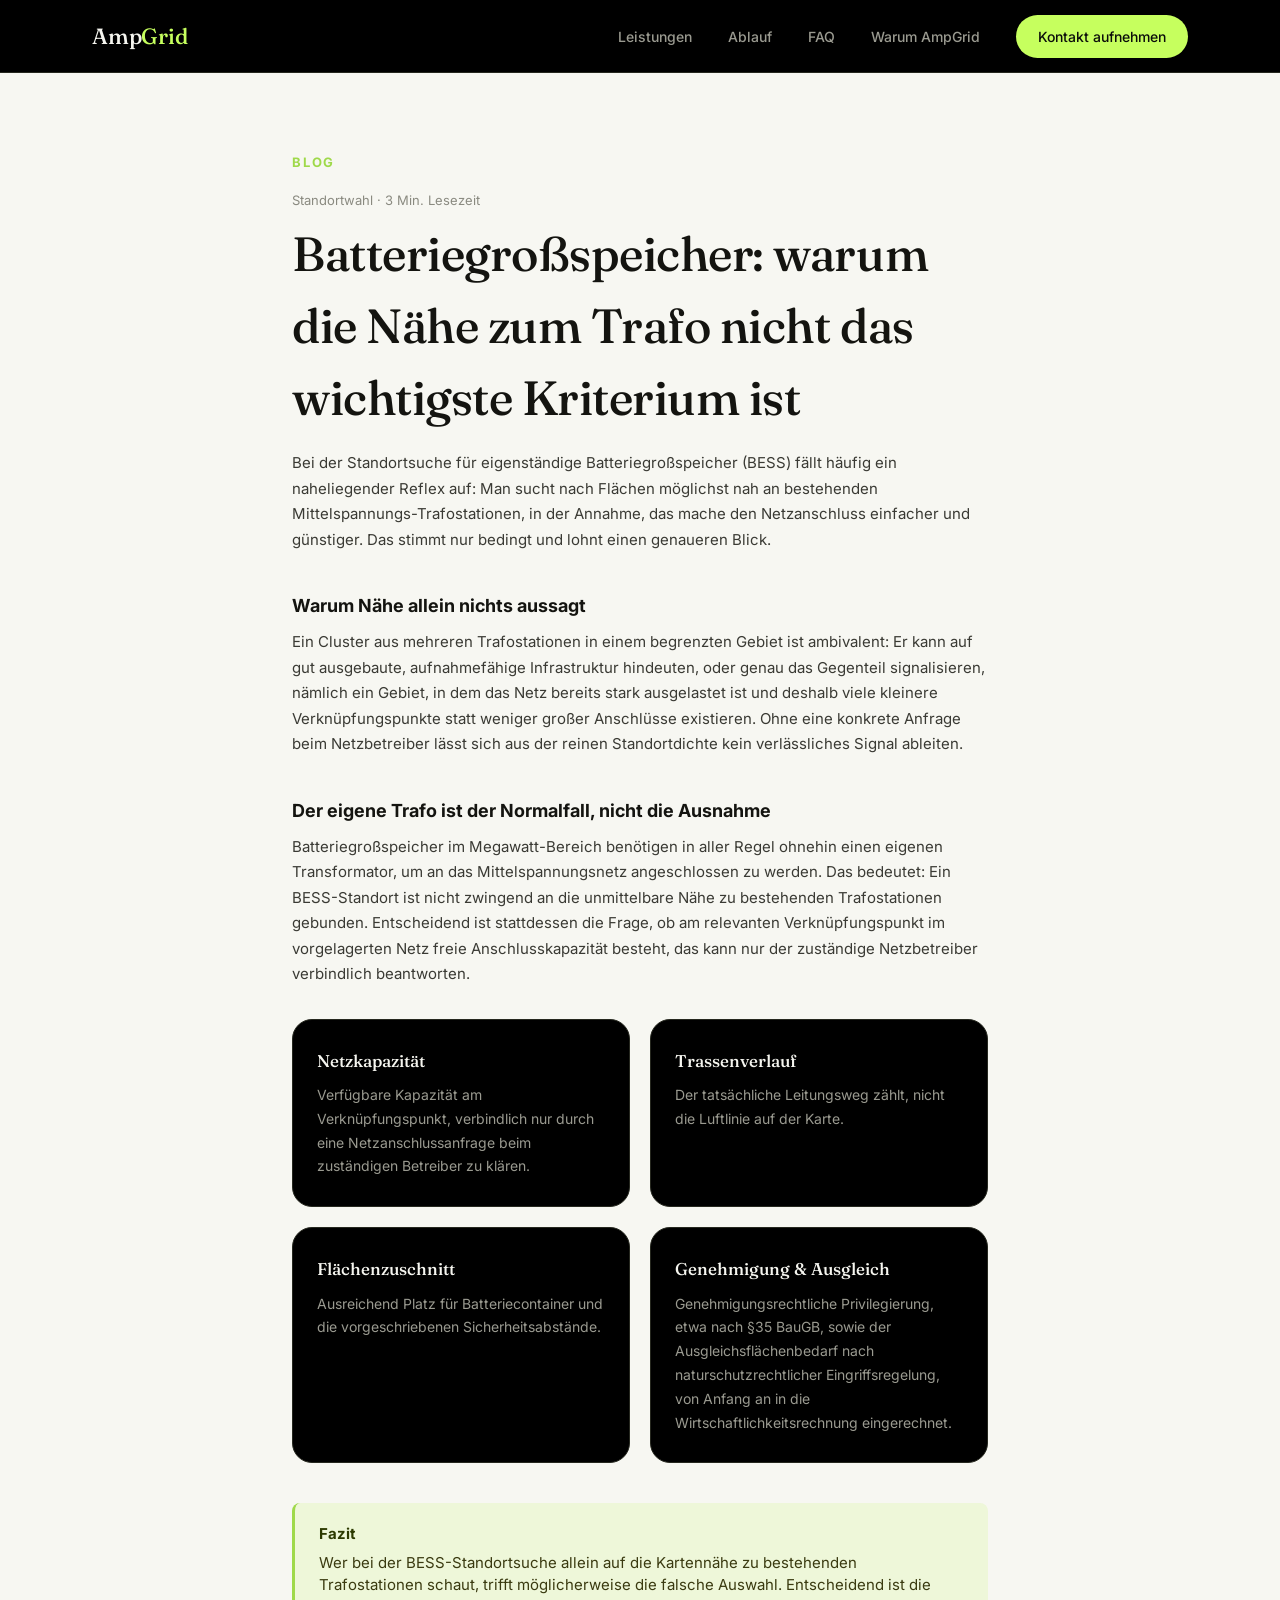
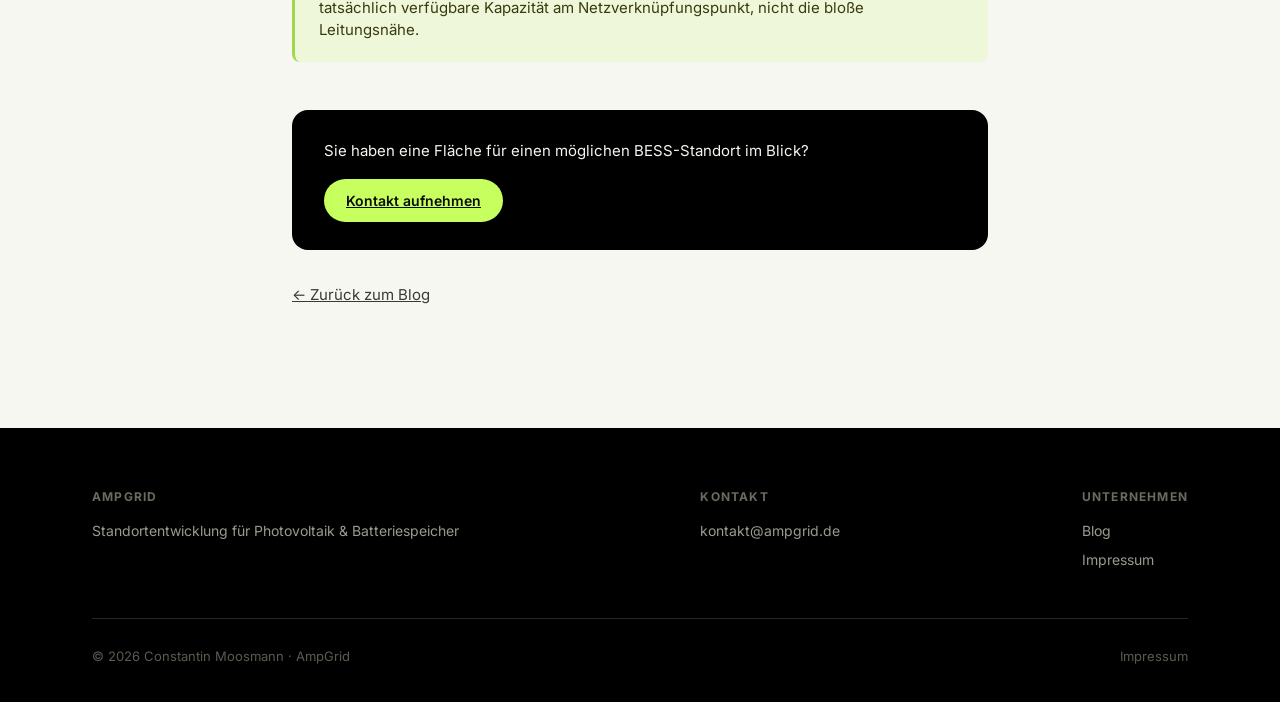
==== commit 1932f525: "FAQ-Link konsistent in Navigation aller Seiten ergänzen" ====
--- a/blog-bess-standort-trafo.html
+++ b/blog-bess-standort-trafo.html
@@ -18,6 +18,7 @@
     <div class="nav-links">
       <a href="index.html#leistungen">Leistungen</a>
       <a href="index.html#ablauf">Ablauf</a>
+      <a href="index.html#faq">FAQ</a>
       <a href="index.html#warum">Warum AmpGrid</a>
       <a href="mailto:kontakt@ampgrid.de" class="btn">Kontakt aufnehmen</a>
     </div>
